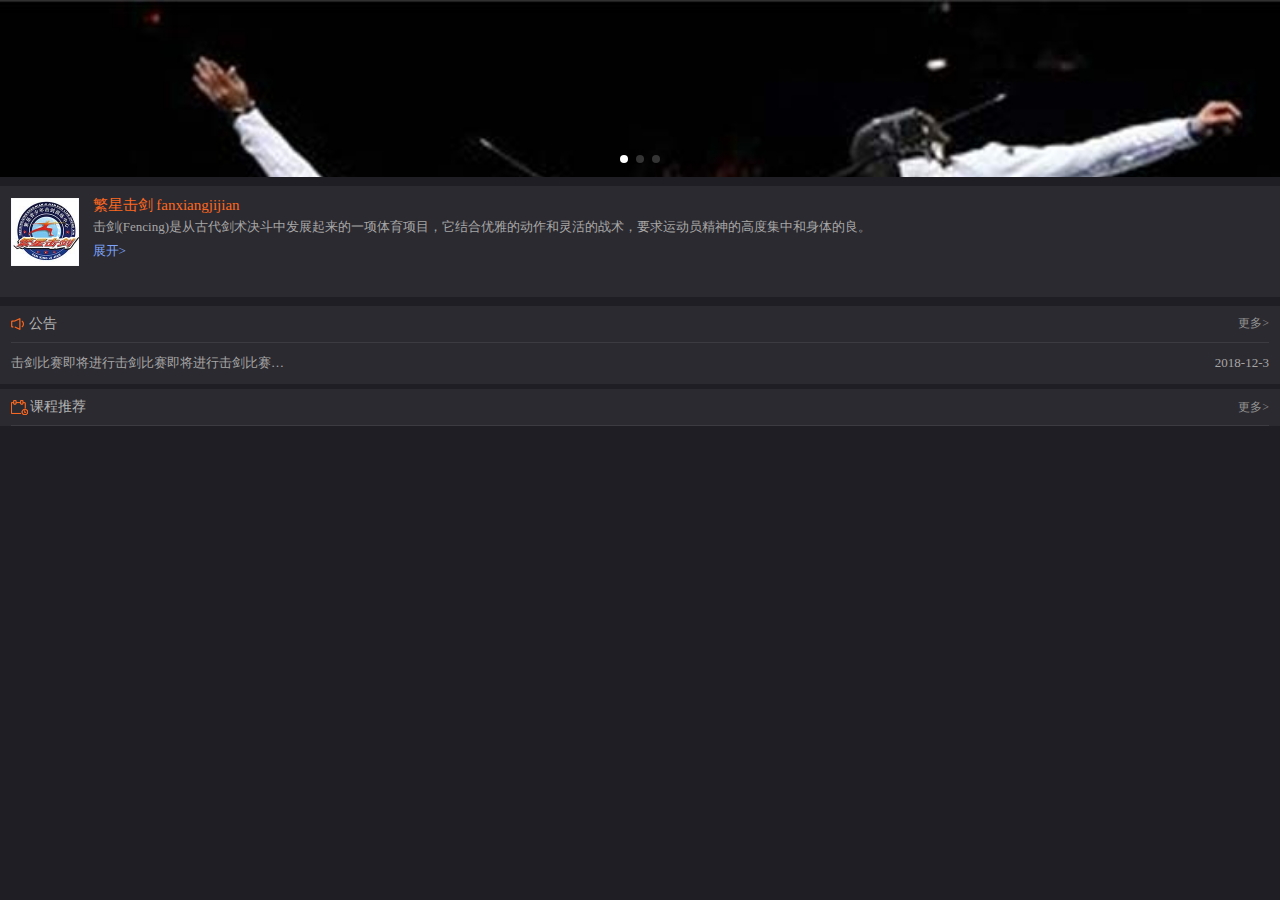
==== index.html @ f813ecb5 "html" ====
<!DOCTYPE html>
<html lang="en">

<head>
    <meta charset="UTF-8">
    <meta name="viewport" content="width=device-width, initial-scale=1.0">
    <meta http-equiv="X-UA-Compatible" content="ie=edge">
    <title>首页</title>
    <script>
        ; (function (win, lib) {
            window["version"] = 'v1.0.0';
            var doc = win.document;
            var docEl = doc.documentElement;
            var metaEl = doc.querySelector('meta[name="viewport"]');
            var flexibleEl = doc.querySelector('meta[name="flexible"]');
            var dpr = 0;
            var scale = 0;
            var tid;
            var flexible = lib.flexible || (lib.flexible = {});
            var isAndroid = win.navigator.appVersion.match(/android/gi);
            var isIPhone = win.navigator.appVersion.match(/iphone/gi);
            if (metaEl) {
                console.warn('将根据已有的meta标签来设置缩放比例');
                var match = metaEl.getAttribute('content').match(/initial\-scale=([\d\.]+)/);
                if (match) {
                    scale = parseFloat(match[1]);
                    dpr = parseInt(1 / scale);
                }
            } else if (flexibleEl) {
                var content = flexibleEl.getAttribute('content');
                if (content) {
                    var initialDpr = content.match(/initial\-dpr=([\d\.]+)/);
                    var maximumDpr = content.match(/maximum\-dpr=([\d\.]+)/);
                    if (initialDpr) {
                        dpr = parseFloat(initialDpr[1]);
                        scale = parseFloat((1 / dpr).toFixed(2));
                    }
                    if (maximumDpr) {
                        dpr = parseFloat(maximumDpr[1]);
                        scale = parseFloat((1 / dpr).toFixed(2));
                    }
                }
            }
            if (!dpr && !scale) {
                var devicePixelRatio = win.devicePixelRatio;
                if (isIPhone && !window.navigator.userAgent.match(/OS 9_3/)) {
                    // iOS下，对于2和3的屏，用2倍的方案，其余的用1倍方案
                    if (devicePixelRatio >= 3 && (!dpr || dpr >= 3)) {
                        dpr = 2;
                    } else if (devicePixelRatio >= 2 && (!dpr || dpr >= 2)) {
                        dpr = 2;
                    } else {
                        dpr = 1;
                    }
                } else {
                    // 其他设备下，仍旧使用1倍的方案
                    dpr = 1;
                }
                scale = 1 / dpr;
            }
            docEl.setAttribute('data-dpr', dpr);
            if (!metaEl) {
                metaEl = doc.createElement('meta');
                metaEl.setAttribute('name', 'viewport');
                metaEl.setAttribute('content', 'initial-scale=' + scale + ', maximum-scale=' + scale + ', minimum-scale=' + scale + ', user-scalable=no');
                if (docEl.firstElementChild) {
                    docEl.firstElementChild.appendChild(metaEl);
                } else {
                    var wrap = doc.createElement('div');
                    wrap.appendChild(metaEl);
                    doc.write(wrap.innerHTML);
                }
            }
            function refreshRem() {
                var width = docEl.getBoundingClientRect().width;
                if (width / dpr > 320) {
                    width = 320 * dpr;
                }
                var rem = 100 * width / 640;
                if (!width) {
                    //安卓一出来webview无宽度显示错误解决
                    rem = 50
                }
                if (isIPhone) {
                    window.baseFontSize_haina = rem
                } else {
                    window.baseFontSize_haina = rem * 2
                }

                docEl.style.fontSize = rem + 'px';
                flexible.rem = win.rem = rem;
            }
            win.addEventListener('resize', function () {
                clearTimeout(tid);
                tid = setTimeout(refreshRem, 300);
            }, false);
            win.addEventListener('pageshow', function (e) {
                if (e.persisted) {
                    clearTimeout(tid);
                    tid = setTimeout(refreshRem, 300);
                    if (isIPhone) {
                        window.location.reload()
                    }
                }
            }, false);
            if (doc.readyState === 'complete') {
                doc.body.style.fontSize = 12 * dpr + 'px';
            } else {
                doc.addEventListener('DOMContentLoaded', function (e) {
                    doc.body.style.fontSize = 12 * dpr + 'px';
                }, false);
            }
            refreshRem();
            flexible.dpr = win.dpr = dpr;
            flexible.refreshRem = refreshRem;
            flexible.rem2px = function (d) {
                var val = parseFloat(d) * this.rem;
                if (typeof d === 'string' && d.match(/rem$/)) {
                    val += 'px';
                }
                return val;
            }
            flexible.px2rem = function (d) {
                var val = parseFloat(d) / this.rem;
                if (typeof d === 'string' && d.match(/px$/)) {
                    val += 'rem';
                }
                return val;
            }
        })(window, window['lib'] || (window['lib'] = {}));
    </script>
    <script src="js/swiper.min.js"></script>
    <link rel="stylesheet" href="style/reset.css">
    <link rel="stylesheet" href="style/swiper.min.css">    
    <link rel="stylesheet" href="style/allStyle.css">
</head>
<body>
    <div class="main">
        <div class="swiper-container">
            <div class="swiper-wrapper">
                <div class="swiper-slide"><img src="images/banner01.jpg" alt=""></div>
                <div class="swiper-slide"><img src="images/banner01.jpg" alt=""></div>
                <div class="swiper-slide"><img src="images/banner01.jpg" alt=""></div>
            </div>      
            <div class="swiper-pagination"></div>
        </div>
        <script>        
            var mySwiper = new Swiper('.swiper-container', {             
                loop: true, 
                autoplay: true,    
                pagination: {
                    el: '.swiper-pagination',                   
                }           
            })        
        </script> 
        <!-- 介绍 --> 
        <div class="introduction">
            <div class="logo"><img src="images/logo.jpg" alt=""></div>
            <div class="intrText">
                <span class="intrText_title">繁星击剑 fanxiangjijian</span>
                <span class="intrText_con">击剑(Fencing)是从古代剑术决斗中发展起来的一项体育项目，它结合优雅的动作和灵活的战术，要求运动员精神的高度集中和身体的良。</span>
                <a href="#" class="slideUp">展开&gt;</a>
            </div>
        </div>
        <!-- 公告 -->
        <div class="notice">
            <div class="public_header"><span class="notice_tit"><em class="icon_notice"></em>公告</span><a href="#" class="notice_more">更多&gt;</a></div>
            <ul>
                <li class="notice_item"><a href="#">击剑比赛即将进行击剑比赛即将进行击剑比赛即将进行击剑比赛即将进行击剑比赛即将进行</a><span>2018-12-3</span></li>
            </ul>
        </div>
        <!-- 课程推荐 -->
        <div class='recommend'>
            <div class="public_header"><span class="notice_tit"><em class="icon_recommend"></em>课程推荐</span><a href="#" class="notice_more">更多&gt;</a></div>
            <div class="recommend_item">
                
            </div>
        </div>
    </div>
</body>

</html>
---- style/allStyle.css ----
body,html{
    background: #1f1e24
}
img{
    width: 100%;
    max-width: 100%; 
}
.swiper-container{
    height: 3.54rem;
}
.swiper-container img{
    width: 100%;
    max-width: 100%;
}
.swiper-pagination-bullet{
    background:rgba(255,255,255,50);
}
.swiper-pagination-bullet-active{
    background: #fff;
}


.introduction{
    width: 100%;
    height: 2.23rem;
    background:#2b2a30;
    margin: 0.17rem 0; 
    padding: 0.24rem 0.22rem 0.10rem 0.22rem; 
    display: flex;
    justify-content: start;
    align-items:top;
    box-sizing: border-box;
}
.introduction .logo{ 
    width: 1.36rem;
    height: 1.36rem;  
    flex-shrink: 0;  
    margin-right: 0.27rem;
}
.introduction .intrText .intrText_title{
    font-size: 0.30rem;
    color: #ff681f;
    display: block;
    margin-bottom: 0.12rem;
    line-height: 1;
}
.introduction .intrText .intrText_con{
    font-size: 0.26rem;
    color: #a7a6a6;
    display: block;
    line-height: 1.2;
    margin-bottom: 0.15rem;
}
.introduction .intrText .slideUp{
    font-size: 0.26rem;
    color: #7da4fa;
    display: block;
}

.public_header{
    height: 0.74rem;
    box-sizing: border-box;
    border-bottom:solid 1px #3c3b41;
    display: flex;
    justify-content: space-between;
    align-items:center;
}
.public_header .notice_tit{
    font-size: 0.28rem;
    color: #b3b3b3;
}
.public_header .notice_tit .icon_notice{
    width: 0.26rem;
    height: 0.24rem;
    background: url(../images/icon_notice.png) no-repeat center;
    background-size: cover;
    display: inline-block;
    vertical-align: middle;
    margin-right:0.1rem;
}
.public_header .notice_tit .icon_recommend{
    width: 0.33rem;
    height: 0.30rem;
    background: url(../images/icon_recommend.png) no-repeat center;
    background-size: cover;
    display: inline-block;
    vertical-align: middle;
    margin-right:0.05rem;
}
.public_header .notice_more{
    font-size:0.24rem;
    color:#939393;
}


.notice{
    background:#2b2a30;
    padding: 0 0.22rem;    
    margin-bottom: 0.10rem;
}
.notice .notice_item{
    height: 0.83rem;
    display: flex;
    justify-content: space-between;
    align-items:center;
}
.notice .notice_item a{
    white-space: nowrap;
    width: 5.50rem;
    overflow: hidden;
    text-overflow: ellipsis;
}
.notice .notice_item a,.notice .notice_item span{
    font-size: 0.26rem;
    color: #a7a6a6;
    display: block;
}

.recommend{
    background:#2b2a30;
    padding: 0 0.22rem;  
}
.recommend .recommend_item{
    width: 100%;
    background:#26242e;
    border-radius: 0.30rem;
    overflow: hidden;
}
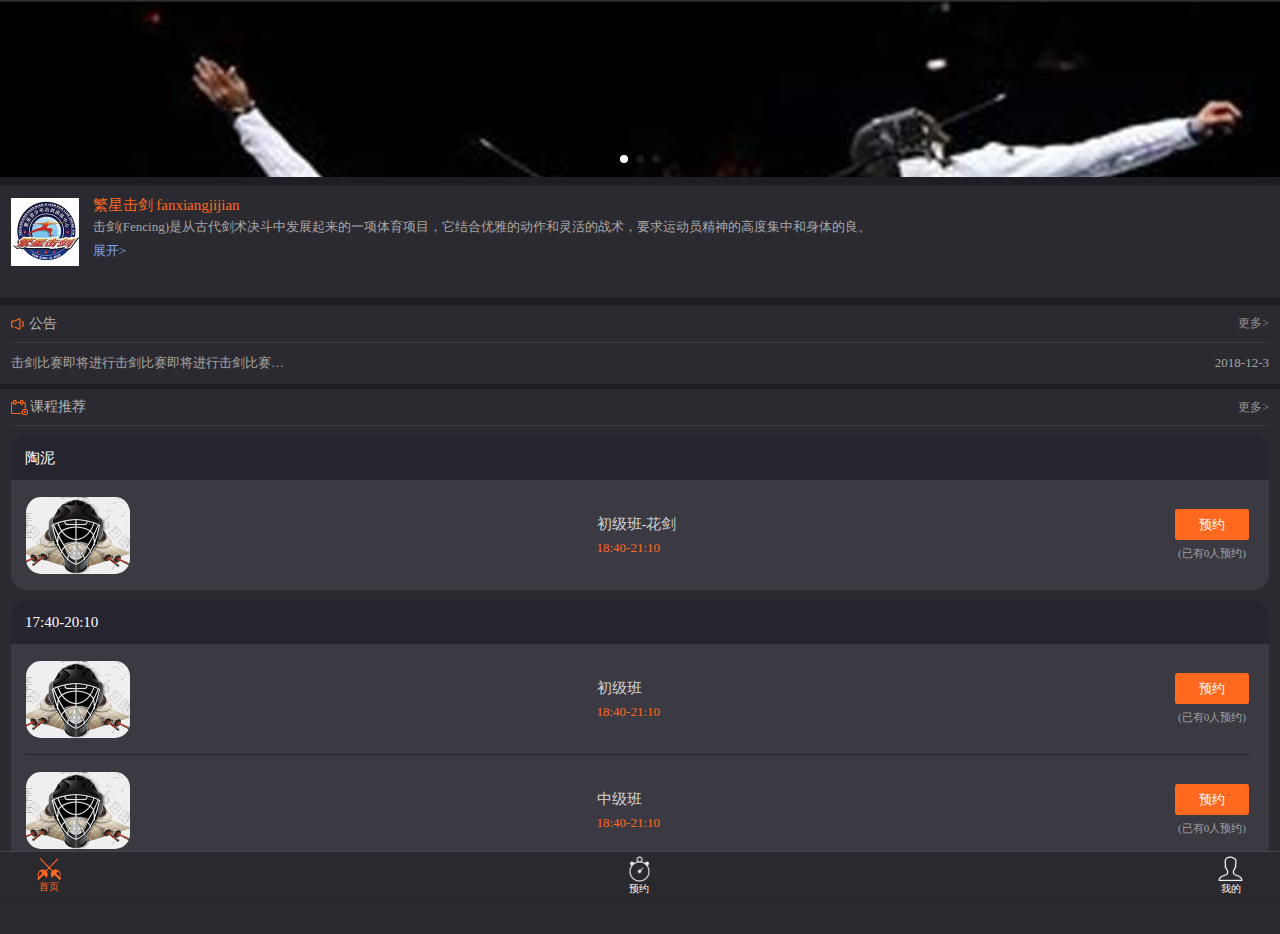
==== commit 38be6a66: "html4" ====
--- a/index.html
+++ b/index.html
@@ -3,7 +3,8 @@
 
 <head>
     <meta charset="UTF-8">
-    <meta name="viewport" content="width=device-width, initial-scale=1.0">
+    <meta name="format-detection" content="telephone=no">
+    <meta id="viewport" name="viewport" content="width=device-width,initial-scale=1.0,minimum-scale=1.0,maximum-scale=1.0">
     <meta http-equiv="X-UA-Compatible" content="ie=edge">
     <title>首页</title>
     <script>
@@ -173,10 +174,45 @@
         <div class='recommend'>
             <div class="public_header"><span class="notice_tit"><em class="icon_recommend"></em>课程推荐</span><a href="#" class="notice_more">更多&gt;</a></div>
             <div class="recommend_item">
-                
+                <span class="recomm_item_tit">陶泥</span>
+                <div class="recomm_item_wrap">
+                    <div class="recomm_item_name">
+                        <div class="recomm_item_img"><img src="images/recomm01.jpg" alt=""></div>
+                        <div class="recomm_item_time"><span>初级班-花剑</span><em>18:40-21:10</em></div>
+                        <div class="recomm_item_btn"><a href="#">预约</a><span>(已有0人预约)</span></div>
+                    </div>
+                </div>                
+            </div>
+            <div class="recommend_item">
+                <span class="recomm_item_tit">17:40-20:10</span>
+                <div class="recomm_item_wrap">
+                    <div class="recomm_item_name">
+                        <div class="recomm_item_img"><img src="images/recomm01.jpg" alt=""></div>
+                        <div class="recomm_item_time"><span>初级班</span><em>18:40-21:10</em></div>
+                        <div class="recomm_item_btn"><a href="#">预约</a><span>(已有0人预约)</span></div>
+                    </div>
+                    <div class="recomm_item_name">
+                        <div class="recomm_item_img"><img src="images/recomm01.jpg" alt=""></div>
+                        <div class="recomm_item_time"><span>中级班</span><em>18:40-21:10</em></div>
+                        <div class="recomm_item_btn"><a href="#">预约</a><span>(已有0人预约)</span></div>
+                    </div>
+                </div> 
+            </div>
+        </div>
+        <div class="footer">
+            <div class="home active">
+                <span class="icon_home"></span>
+                <em>首页</em>
+            </div>
+            <div class="subscribe">
+                <span class="icon_subscribe"></span>
+                <em>预约</em>
+            </div>
+            <div class="mine">
+                <span class="icon_mine"></span>
+                <em>我的</em>
             </div>
         </div>
     </div>
 </body>
-
 </html>--- a/style/allStyle.css
+++ b/style/allStyle.css
@@ -1,5 +1,11 @@
 body,html{
-    background: #1f1e24
+    background: #1f1e24;
+    font-family: PingFangSC-Regular;
+}
+body .layui-m-layer .layui-m-layer-msg{
+    background: #fff;
+    color: #646464;
+    font-size: 0.26rem;
 }
 img{
     width: 100%;
@@ -13,12 +19,15 @@
     max-width: 100%;
 }
 .swiper-pagination-bullet{
-    background:rgba(255,255,255,50);
+    background:rgba(255,255,255,0.5);
 }
 .swiper-pagination-bullet-active{
     background: #fff;
 }
-
+.main{
+    height: 100vh;
+    position: relative;
+}
 
 .introduction{
     width: 100%;
@@ -26,8 +35,8 @@
     background:#2b2a30;
     margin: 0.17rem 0; 
     padding: 0.24rem 0.22rem 0.10rem 0.22rem; 
-    display: flex;
-    justify-content: start;
+    display: flex;     display: -webkit-box;  display: -webkit-flex;
+    justify-content: start; -webkit-justify-content: start; -webkit-box-pack: justify;
     align-items:top;
     box-sizing: border-box;
 }
@@ -61,9 +70,9 @@
     height: 0.74rem;
     box-sizing: border-box;
     border-bottom:solid 1px #3c3b41;
-    display: flex;
-    justify-content: space-between;
-    align-items:center;
+    display: flex;     display: -webkit-box;  display: -webkit-flex;
+    justify-content: space-between; -webkit-justify-content: space-between;  -webkit-box-pack: justify;
+    align-items:center; -webkit-align-items:center;
 }
 .public_header .notice_tit{
     font-size: 0.28rem;
@@ -100,9 +109,9 @@
 }
 .notice .notice_item{
     height: 0.83rem;
-    display: flex;
-    justify-content: space-between;
-    align-items:center;
+    display: flex;     display: -webkit-box;  display: -webkit-flex;
+    justify-content: space-between; -webkit-justify-content: space-between;  -webkit-box-pack: justify;
+    align-items:center; -webkit-align-items:center;
 }
 .notice .notice_item a{
     white-space: nowrap;
@@ -118,11 +127,565 @@
 
 .recommend{
     background:#2b2a30;
-    padding: 0 0.22rem;  
+    padding: 0 0.22rem 1.38rem 0.22rem;  
 }
 .recommend .recommend_item{
     width: 100%;
     background:#26242e;
     border-radius: 0.30rem;
     overflow: hidden;
-}
+    margin-top:0.22rem;    
+}
+.recommend .recomm_item_tit{
+    display: block;
+    color: #fff;
+    font-size:0.3rem;
+    height: 0.86rem;
+    line-height: 0.86rem;
+    padding-left:0.28rem;
+}
+.recommend .recomm_item_wrap{
+    background:#3b3a43;
+    border-bottom-left-radius: 0.30rem;
+    border-bottom-right-radius: 0.30rem;
+    padding: 0 0.40rem 0 0.30rem;
+}
+.recommend .recomm_item_name{
+    height: 2.20rem;    
+    display: flex;     display: -webkit-box;  display: -webkit-flex;
+    justify-content: space-between; -webkit-justify-content: space-between;  -webkit-box-pack: justify;
+    align-items: center;
+    border-bottom:solid 1px #26242e;
+}
+.recommend .recomm_item_name:last-child,.holiday_time li:last-child,.mylesson .mylesson_now li:last-child{
+    border-bottom:none;
+}
+.recommend .recomm_item_name .recomm_item_img{
+    width: 2.08rem;
+    height: 1.54rem;
+    border-radius: 0.30rem;
+    overflow: hidden;
+}
+.recommend .recomm_item_name .recomm_item_time{
+    width: 2.80rem;
+    padding-left:0.28rem;
+    box-sizing: border-box;
+}
+.recommend .recomm_item_name .recomm_item_time span{
+   font-size: 0.30rem;
+   color: #d3d3d3;
+   font-family: 'Microsoft YaHei';
+   margin-bottom: 0.12rem;
+   display: block;
+}
+.recommend .recomm_item_name .recomm_item_time em{
+    font-size: 0.26rem;
+    color: #ff681f;
+    font-family: 'Microsoft YaHei';
+ }
+.recommend .recomm_item_name .recomm_item_btn{
+    width: 1.48rem;
+    text-align: center;
+}
+.recommend .recomm_item_name .recomm_item_btn a{
+    display: block;
+    width: 1.48rem;
+    height: 0.62rem;
+    background: #ff681f;
+    text-align: center;
+    line-height: 0.62rem;
+    color: #fff;
+    font-size: 0.26rem;
+    font-family: 'Microsoft YaHei';
+    border-radius: 0.05rem;
+    margin-bottom: 0.12rem;
+}
+.recommend .recomm_item_name .recomm_item_btn a.cancelMeet{
+    background: #868686;
+}
+.recommend .recomm_item_name .recomm_item_btn span{   
+    color: #a2a2a2;
+    font-size: 0.22rem;
+    font-family: 'Microsoft YaHei';
+    white-space: nowrap;
+}
+
+.footer{
+    height: 0.98rem;
+    border-top:solid 1px #434249;  
+    background: #2a292e;  
+    padding: 0 0.74rem;
+    display: flex;     display: -webkit-box;  display: -webkit-flex;
+    justify-content: space-between; -webkit-justify-content: space-between;  -webkit-box-pack: justify;
+    align-items: center;
+    font-size: 0.20rem;
+    font-family: 'Microsoft YaHei';
+    color: #fff;
+    position: fixed;
+    width: 100%;
+    bottom: 0;
+    left: 0;
+    box-sizing: border-box;
+}
+.footer > div > em{
+    display: block;
+    text-align: center;
+}
+.footer .icon_home{
+    display: block;
+    width: 0.47rem;
+    height: 0.43rem;
+    background: url(../images/icon_home.png) no-repeat center;
+    background-size: cover; 
+    margin-bottom: 0.02rem;
+    margin: 0 auto;
+}
+.footer .icon_subscribe{
+    display: block;
+    width: 0.47rem;
+    height: 0.53rem;
+    background: url(../images/icon_subscribe.png) no-repeat center;
+    background-size: cover; 
+    margin: 0 auto;
+}
+.footer .icon_mine{
+    display: block;
+    width: 0.50rem;
+    height: 0.53rem;
+    background: url(../images/icon_mine.png) no-repeat center;
+    background-size: cover; 
+    margin: 0 auto;
+}
+.footer .active{
+    color: #ff681f;
+}
+.footer .active .icon_home{
+    background: url(../images/icon_home_active.png) no-repeat center;
+    background-size: cover; 
+}
+.footer .active .icon_subscribe{
+    background: url(../images/icon_subscribe_active.png) no-repeat center;
+    background-size: cover; 
+}
+.footer .active .icon_mine{
+    background: url(../images/icon_mine_active.png) no-repeat center;
+    background-size: cover; 
+}
+
+.cardList{
+    padding-top: 0.34rem;
+}
+.cardItem{
+    padding:0.52rem 0 0.48rem 0;
+    background:#2b2a30;
+}
+.cardItem2{
+    padding:0.23rem 0;
+    background:#2b2a30;
+    margin-bottom: 0.12rem;
+}
+.cardStyle{
+    width: 7.09rem;
+    height: 2.36rem;
+    padding-top: 0.47rem;
+    padding-left:0.33rem;
+    box-sizing: border-box;
+    margin: 0 auto 0.16rem auto; 
+    font-family: 'Microsoft YaHei';   
+    color:#fff;   
+    text-shadow: 0.03rem 0.03rem 0.03rem  rgba(158,113,66,0.75);
+}
+.cardStyle .cardName{
+    font-size: 0.48rem;
+    margin-bottom:0.08rem;
+    display: block;
+}
+.cardStyle .cardNumber{
+    font-size: 0.32rem;
+    margin-bottom:0.08rem;
+    display: block;
+}
+.cardStyle .cardTime{
+    font-size: 0.22rem;
+}
+
+.cardYear{
+    background: url(../images/card_year.png) no-repeat center;
+    background-size:cover;
+}
+.cardOneTOne{
+    background: url(../images/card_cardOneTOne.png) no-repeat center;
+    background-size:cover;
+}
+.cardIntensify{
+    background: url(../images/card_intensify.png) no-repeat center;
+    background-size:cover;    
+}
+.cardTimes{
+    background: url(../images/card_times.png) no-repeat center;
+    background-size:cover; 
+}
+.cardPersonaltrainer{
+    background: url(../images/card_personaltrainer.png) no-repeat center;
+    background-size:cover;
+}
+
+.mine_Message{
+    padding:0.60rem 0 0.55rem 0;
+    text-align: center;
+    font-family: 'Microsoft YaHei';  
+}
+.mine_Message .mine_face{
+    width: 2.22rem;
+    height: 2.22rem;
+    box-sizing: border-box;
+    border-radius: 50%;
+    overflow: hidden;
+    border: solid 0.10rem rgba(255,255,255,0.15);
+    margin: 0 auto;
+}
+.mine_Message .mine_nickName{
+    font-size: 0.26rem;
+    color: #fff;
+    text-align: center;
+    display: inline-block;
+    padding: 0.15rem 0 0.32rem 0;
+    position: relative;
+}
+.mine_Message .mine_nickName .icon_chu{
+    width: 0.44rem;
+    height: 0.37rem;
+    background: url(../images/icon_chu.png) no-repeat center;
+    background-size:cover;
+    display: block;
+    position: absolute;
+    right: -0.50rem;
+    top: 0.15rem;
+}
+.mine_Message .mine_nickName .icon_zhong{
+    width: 0.44rem;
+    height: 0.37rem;
+    background: url(../images/icon_zhong.png) no-repeat center;
+    background-size:cover;
+    display: block;
+    position: absolute;
+    right: -0.50rem;
+    top: 0.15rem;
+}
+.mine_Message .mine_nickName .icon_gao{
+    width: 0.44rem;
+    height: 0.37rem;
+    background: url(../images/icon_gao.png) no-repeat center;
+    background-size:cover;
+    display: block;
+    position: absolute;
+    right: -0.50rem;
+    top: 0.15rem;
+}
+.mine_Message .mine_signIn{
+    display: block;
+    width: 2.45rem;
+    height: 0.67rem;
+    text-align: center;
+    line-height: 0.67rem;
+    color: #fff;
+    font-size: 0.26rem;
+    background: #ff681f;
+    border-radius: 0.30rem;
+    margin: 0 auto;
+}
+.mineList_item{
+    margin: 0 0.22rem 2.50rem 0.22rem;
+    background:#3b3a43;
+    border-radius: 0.20rem;
+    padding:0 0.15rem;
+}
+.mineList_item li{
+    height: 0.88rem;
+    border-bottom:solid 1px #000000;
+    padding:0 0.18rem 0 0.32rem;
+    font-size: 0.26rem;
+    color: #fff;
+    font-family: 'Microsoft YaHei';
+    display: flex;     display: -webkit-box;  display: -webkit-flex;
+    justify-content: space-between; -webkit-justify-content: space-between;  -webkit-box-pack: justify;
+    align-items: center;
+}
+.mineList_item li:last-child{
+    border-bottom:none;
+}
+.mineList_item li .icon_{
+    width: 0.38rem;
+    height: 0.42rem;
+    display: inline-block;
+    vertical-align: middle;
+    margin-right: 0.30rem;
+}
+.mineList_item li .item_name_r{
+    font-size: 0.26rem;
+    color:#a6a6a6;
+    font-family: PingFangSC-Regular;
+}
+.mineList_item li .item_name_r .icon_arrow,.holiday_time li .icon_arrow{
+    width: 0.09rem;
+    height: 0.17rem;
+    background: url(../images/arrow.png) no-repeat center;
+    background-size: cover;
+    display: inline-block;
+    vertical-align: middle;
+    margin-left: 0.15rem;
+}
+.mineList_item li > em{
+    display: block;
+    width: 0.09rem;
+    height: 0.17rem;
+    background: url(../images/arrow.png) no-repeat center;
+    background-size: cover;
+}
+.mineList_item li .icon_askLeave{
+    background: url(../images/icon_askLeave.png) no-repeat center;
+    background-size: cover;
+}
+.mineList_item li .icon_record{
+    background: url(../images/icon_record.png) no-repeat center;
+    background-size: cover;
+}
+.mineList_item li .icon_lesson{
+    background: url(../images/icon_lesson.png) no-repeat center;
+    background-size: cover;
+}
+.mineList_item li .icon_mineCard{
+    background: url(../images/icon_mineCard.png) no-repeat center;
+    background-size: cover;
+}
+.mineList_item li .icon_man{
+    background: url(../images/icon_man.png) no-repeat center;
+    background-size: cover;
+}
+.holiday{
+    font-family: 'Microsoft YaHei';
+}
+.holiday .holiday_times{
+    color: #787878;
+    font-size:0.22rem;
+    padding:0 0.24rem;
+    height: 0.86rem;
+    line-height: 0.86rem;
+    display: block;
+}
+.holiday .holiday_time li{
+    background: #2b2a30;
+    height: 0.87rem;
+    border-bottom:solid 1px #000;
+    box-sizing: border-box;
+    padding:0 0.25rem 0 0.38rem;
+    display: flex;     display: -webkit-box;  display: -webkit-flex;
+    justify-content: space-between; -webkit-justify-content: space-between;  -webkit-box-pack: justify;
+    align-items: center;
+}
+.holiday_time li .item_name_tit,.holiday_reason .item_name_tit{
+    font-size: 0.26rem;
+    color: #fff;
+    display: block;
+}
+.holiday_time li .icon_orange,.holiday_reason .icon_orange{
+    color: #ff7253;
+    margin-right: 0.1rem;
+}
+.holiday_time .datetime{
+    background: transparent;
+    border: none;
+    outline: none;
+    text-align: right;
+    font-size: 0.26rem;
+    color: #fff;
+}
+.holiday_reason{
+    background: #2b2a30;
+    padding: 0.30rem 0.38rem;
+    margin: 0.18rem 0 1.13rem 0;
+}
+.holiday .holiday_reason .item_name_textarea{
+    background: transparent;
+    border: none;
+    outline: none;
+    height: 1.35rem;
+    width: 100%;
+    margin-top: 0.22rem;
+    color: #fff;
+    font-size: 0.26rem;
+}
+.holiday .submitBtn{
+    width: 7.02rem;
+    height:0.62rem;
+    line-height: 0.62rem;
+    text-align: center;
+    font-size: 0.26rem;
+    color: #fff;
+    font-family: 'Microsoft YaHei';
+    background:#ff681f;
+    display: block;
+    margin: 0 auto;
+    border-radius: 0.05rem;
+}
+.myCard .myCard_invoice{
+    display: block;
+    padding:0.42rem 0.22rem 0.26rem 0.22rem;
+    font-size: 0.26rem;
+    color: #767676;    
+}
+.myCard .myCard_supportLesson{
+    height: 1.24rem;
+    background: #2b2a30;
+    font-size: 0.26rem;
+    display: flex;     display: -webkit-box;  display: -webkit-flex;
+    justify-content: space-between; -webkit-justify-content: space-between;  -webkit-box-pack: justify;
+    align-items: center;
+    padding:0 0.22rem;
+}
+.myCard .myCard_item_left{
+    color: #a7a6a6;
+}
+.myCard .myCard_item_right{
+    color: #767676;
+}
+.myCard .icon_bigArrow{
+    width: 0.18rem;
+    height: 0.31rem;
+    background: url(../images/bigArrow.png) no-repeat center;
+    background-size:cover;
+    display: inline-block;
+    vertical-align: middle;
+    margin-left: 0.15rem;
+}
+.myCard .myCard_rule{
+    padding:0.28rem 0.22rem;
+    color: #616161;
+    font-size:0.26rem;
+    font-family: 'Microsoft YaHei';
+    line-height: 1.3;
+}
+.myCard .myCard_rule .myCard_rule_tit{
+    display: block;
+    margin-bottom:0.15rem;
+}
+
+.mylesson_head{
+    font-family: 'Microsoft YaHei';
+    height: 0.91rem;
+    background: #2b2a30;
+    display: flex;     display: -webkit-box;  display: -webkit-flex;
+    justify-content: space-around;
+    align-items: center;
+    font-size: 0.26rem;
+    color:#bab7c9;
+}
+.mylesson_head_make{
+    height: 0.93rem;
+    background: #3b3a43;
+}
+.mylesson_head > span{
+    border-right:solid 1px #000;
+    flex: 1;
+    text-align: center;
+    position: relative;
+}
+.mylesson_head > span.active{
+    color: #ff681f;    
+}
+.mylesson_head > span.active:after{
+    position: absolute;
+    width: 100%;
+    content: '';
+    border-top:solid 1px #ff681f;
+    left: 0;
+    bottom:-0.3rem;
+}
+.mylesson_head > span:last-child{
+    border-right:none;
+}
+.mylesson .mylesson_now{
+   margin-top: 0.24rem;
+   margin-bottom:2rem;
+   background:#2b2a30; 
+   font-family: 'Microsoft YaHei';
+}
+.mylesson .mylesson_now li{
+    height: 1.20rem;
+    padding:0 0.22rem;
+    border-bottom:solid 1px #000;
+    box-sizing: border-box;
+    display: flex;     display: -webkit-box;  display: -webkit-flex;
+    justify-content: space-between; -webkit-justify-content: space-between;  -webkit-box-pack: justify;
+    align-items: center;
+}
+.mylesson .mylesson_now li .mylesson_now_name{
+    font-size: 0.30rem;
+    color:#fff;
+}
+.mylesson .mylesson_now li .mylesson_data{
+    font-size: 0.28rem;
+    color:#ff681f;
+    margin-bottom:0.02rem; 
+    display: block;
+}
+.mylesson .mylesson_now li .mylesson_time{
+    font-size: 0.26rem;
+    color:#969696;
+}
+.mylesson .mylesson_number{
+    display: block;
+    height: 0.83rem;
+    padding:0.38rem 0.22rem 0 0.22rem;
+    box-sizing: border-box;
+    font-size:0.26rem;
+    color: #696969;
+}
+
+.appointmentTime{
+    width: 100%;
+    height: 1.14rem;
+    display: flex;     display: -webkit-box;  display: -webkit-flex;
+    justify-content: space-around;
+    align-items: center;
+    font-size: 0.26rem;
+    color: #bab7c9;
+    font-family: 'Microsoft YaHei';
+}
+.appointmentTime .today{
+    display: block;
+    width: 0.90rem;
+    height: 0.64rem;
+    box-sizing: border-box;
+    border: solid 1px #ff681f;
+    text-align: center;
+    background:#32303a;
+    position: relative; 
+    line-height: 1;
+    padding-top: 0.04rem;
+    box-sizing: border-box;
+}
+.appointmentTime .today > em{
+    display: block;
+    font-size: 0.22rem;
+    color: #797979;
+    position: relative;
+    z-index: 1000;
+    line-height: 1;
+}
+.appointmentTime .today:after{
+    content: '';
+    display: block;
+    position: absolute;
+    width: 0.12rem;
+    height: 0.12rem;
+    border-left: solid 1px #ff681f;
+    border-top: solid 1px #ff681f;
+    transform: rotate(225deg);
+    -webkit-transform: rotate(225deg);
+    left: 50%;
+    bottom: -0.08rem;
+    background: #32303a;
+    margin-left: -0.05rem;  
+    z-index: 100;
+}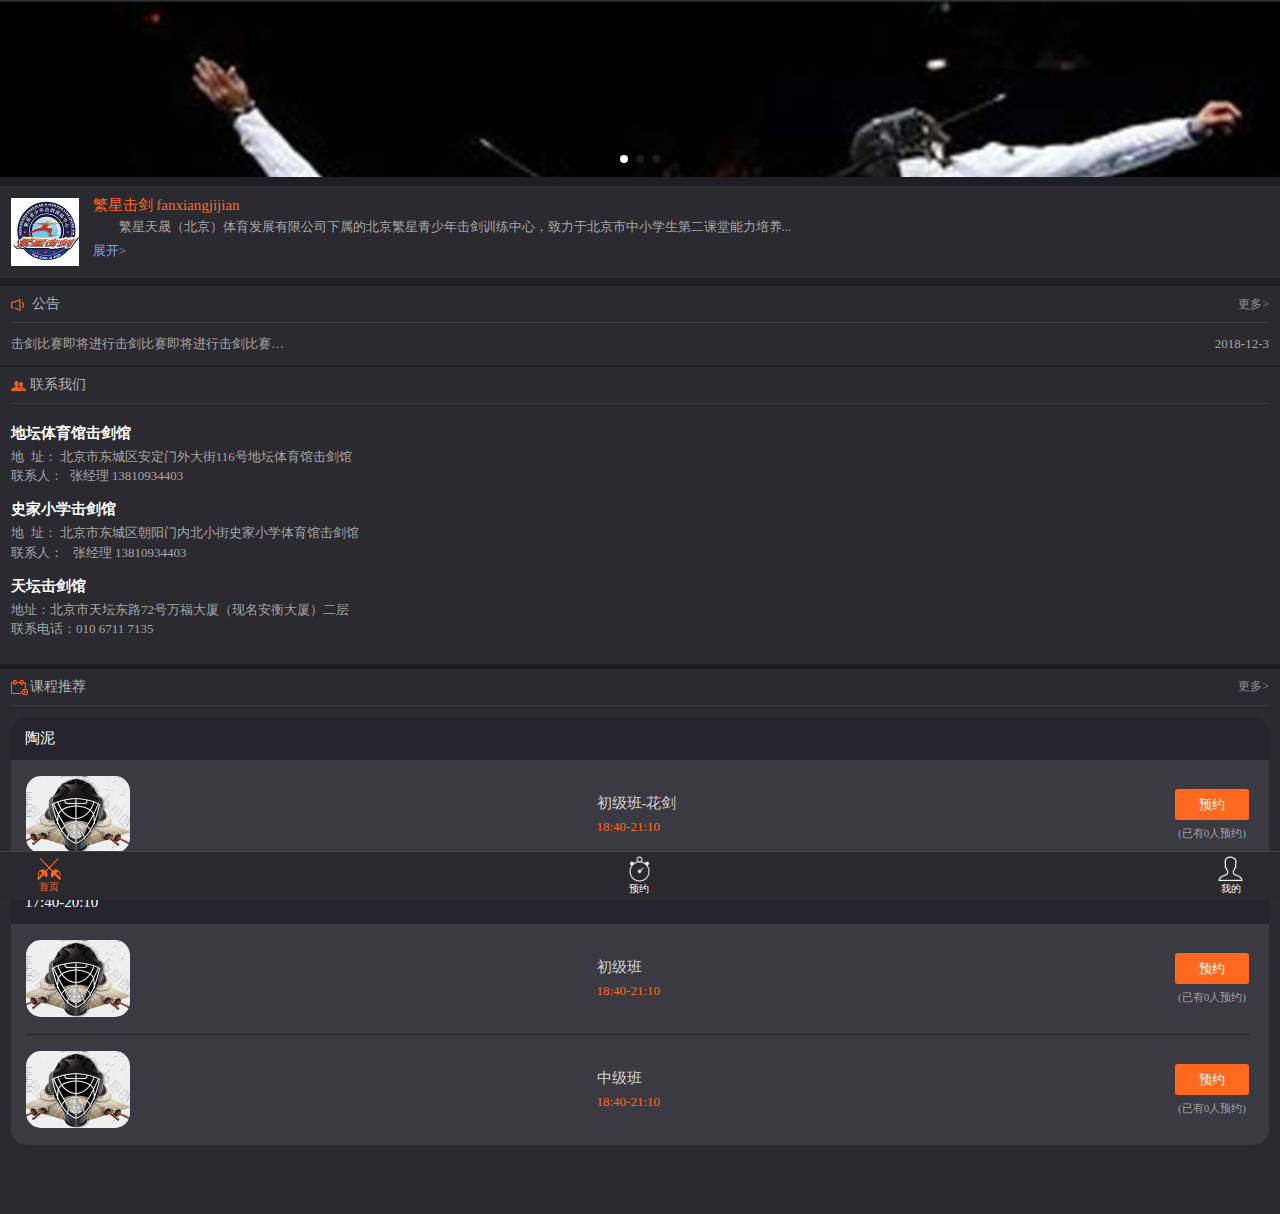
==== commit 7ad18b00: "添加联系我们" ====
--- a/index.html
+++ b/index.html
@@ -130,73 +130,153 @@
             }
         })(window, window['lib'] || (window['lib'] = {}));
     </script>
+    <script src="js/jquery-1.7.2.min.js"></script>
     <script src="js/swiper.min.js"></script>
     <link rel="stylesheet" href="style/reset.css">
-    <link rel="stylesheet" href="style/swiper.min.css">    
+    <link rel="stylesheet" href="style/swiper.min.css">
     <link rel="stylesheet" href="style/allStyle.css">
 </head>
+
 <body>
     <div class="main">
         <div class="swiper-container">
             <div class="swiper-wrapper">
-                <div class="swiper-slide"><img src="images/banner01.jpg" alt=""></div>
-                <div class="swiper-slide"><img src="images/banner01.jpg" alt=""></div>
-                <div class="swiper-slide"><img src="images/banner01.jpg" alt=""></div>
-            </div>      
+                <div class="swiper-slide">
+                    <img src="images/banner01.jpg" alt="">
+                </div>
+                <div class="swiper-slide">
+                    <img src="images/banner01.jpg" alt="">
+                </div>
+                <div class="swiper-slide">
+                    <img src="images/banner01.jpg" alt="">
+                </div>
+            </div>
             <div class="swiper-pagination"></div>
         </div>
         <script>        
-            var mySwiper = new Swiper('.swiper-container', {             
-                loop: true, 
-                autoplay: true,    
+            var mySwiper = new Swiper('.swiper-container', {
+                loop: true,
+                autoplay: true,
                 pagination: {
-                    el: '.swiper-pagination',                   
-                }           
+                    el: '.swiper-pagination',
+                }
             })        
-        </script> 
-        <!-- 介绍 --> 
+        </script>
+        <!-- 介绍 -->
         <div class="introduction">
-            <div class="logo"><img src="images/logo.jpg" alt=""></div>
+            <div class="logo">
+                <img src="images/logo.jpg" alt="">
+            </div>
             <div class="intrText">
                 <span class="intrText_title">繁星击剑 fanxiangjijian</span>
-                <span class="intrText_con">击剑(Fencing)是从古代剑术决斗中发展起来的一项体育项目，它结合优雅的动作和灵活的战术，要求运动员精神的高度集中和身体的良。</span>
-                <a href="#" class="slideUp">展开&gt;</a>
+                <span class="intrText_con">繁星天晟（北京）体育发展有限公司下属的北京繁星青少年击剑训练中心，致力于北京市中小学生第二课堂能力培养，旨在储备击剑人才，促进击剑运动的发展和击剑文化的传播。我们具有雄厚的师资、一流的设施、专业的击剑训练体系和训练环境。通过对学员体魄的锻炼、品格塑造、潜能挖掘来提升其综合素质与能力。
+                    <br>
+                    <br>&nbsp;&nbsp;&nbsp;&nbsp; 自2008年成立之初至今，我们的教练队伍经验丰富，水平一流，队伍不断壮大。在教练严格带领、精心培养下，我们的击剑精英屡次在北京市青少年锦标赛、北京市运动会以及中国击剑俱乐部联赛、全国击剑锦标赛中夺冠。繁星闪烁，实至名归，荣誉奖项纷至沓来，我们的努力得到了北京市东城区教育委员会和北京市东城区体育局的认可，2011年12月东城区体育局正式授牌，我们成为北京市东城区第一体育运动学校击剑培训基地。
+                </span>
+                <a href="javascript:void(0)" class="slideUp">展开&gt;</a>
+                <script>
+                    $(function () {
+                        var text = $('.intrText_con').html(), subText = text.substr(0, 51) + "...", flag = false;
+                        $('.intrText_con').html(subText);
+                        $('.slideUp').click(function () {
+                            if (!flag) {
+                                flag = true; $('.intrText_con').html(text); $(this).html('收起&gt');
+                            } else {
+                                flag = false; $('.intrText_con').html(subText); $(this).html('展开&gt;');
+                            }
+                        })
+                    })    
+                </script>
             </div>
         </div>
         <!-- 公告 -->
         <div class="notice">
-            <div class="public_header"><span class="notice_tit"><em class="icon_notice"></em>公告</span><a href="#" class="notice_more">更多&gt;</a></div>
+            <div class="public_header">
+                <span class="notice_tit">
+                    <em class="icon_notice"></em>公告</span>
+                <a href="#" class="notice_more">更多&gt;</a>
+            </div>
             <ul>
-                <li class="notice_item"><a href="#">击剑比赛即将进行击剑比赛即将进行击剑比赛即将进行击剑比赛即将进行击剑比赛即将进行</a><span>2018-12-3</span></li>
+                <li class="notice_item">
+                    <a href="#">击剑比赛即将进行击剑比赛即将进行击剑比赛即将进行击剑比赛即将进行击剑比赛即将进行</a>
+                    <span>2018-12-3</span>
+                </li>
             </ul>
+        </div>
+        <!-- 联系我们 -->
+        <div class="contactUs">
+            <div class="public_header">
+                <span class="notice_tit">
+                    <em class="icon_contactUs"></em>联系我们</span>
+            </div>
+            <div class="contactUs_text">
+                <p>
+                    <strong>地坛体育馆击剑馆</strong>
+                    地  址： 北京市东城区安定门外大街116号地坛体育馆击剑馆<br>
+                    联系人：  张经理 13810934403<br>
+                    <strong>史家小学击剑馆</strong>
+                    地  址： 北京市东城区朝阳门内北小街史家小学体育馆击剑馆<br>
+                    联系人：   张经理 13810934403<br>
+                    <strong>天坛击剑馆</strong>
+                    地址：北京市天坛东路72号万福大厦（现名安衡大厦）二层<br>联系电话：010 6711 7135
+                </p>
+            </div>
         </div>
         <!-- 课程推荐 -->
         <div class='recommend'>
-            <div class="public_header"><span class="notice_tit"><em class="icon_recommend"></em>课程推荐</span><a href="#" class="notice_more">更多&gt;</a></div>
+            <div class="public_header">
+                <span class="notice_tit">
+                    <em class="icon_recommend"></em>课程推荐</span>
+                <a href="#" class="notice_more">更多&gt;</a>
+            </div>
             <div class="recommend_item">
                 <span class="recomm_item_tit">陶泥</span>
                 <div class="recomm_item_wrap">
                     <div class="recomm_item_name">
-                        <div class="recomm_item_img"><img src="images/recomm01.jpg" alt=""></div>
-                        <div class="recomm_item_time"><span>初级班-花剑</span><em>18:40-21:10</em></div>
-                        <div class="recomm_item_btn"><a href="#">预约</a><span>(已有0人预约)</span></div>
+                        <div class="recomm_item_img">
+                            <img src="images/recomm01.jpg" alt="">
+                        </div>
+                        <div class="recomm_item_time">
+                            <span>初级班-花剑</span>
+                            <em>18:40-21:10</em>
+                        </div>
+                        <div class="recomm_item_btn">
+                            <a href="#">预约</a>
+                            <span>(已有0人预约)</span>
+                        </div>
                     </div>
-                </div>                
+                </div>
             </div>
             <div class="recommend_item">
                 <span class="recomm_item_tit">17:40-20:10</span>
                 <div class="recomm_item_wrap">
                     <div class="recomm_item_name">
-                        <div class="recomm_item_img"><img src="images/recomm01.jpg" alt=""></div>
-                        <div class="recomm_item_time"><span>初级班</span><em>18:40-21:10</em></div>
-                        <div class="recomm_item_btn"><a href="#">预约</a><span>(已有0人预约)</span></div>
+                        <div class="recomm_item_img">
+                            <img src="images/recomm01.jpg" alt="">
+                        </div>
+                        <div class="recomm_item_time">
+                            <span>初级班</span>
+                            <em>18:40-21:10</em>
+                        </div>
+                        <div class="recomm_item_btn">
+                            <a href="#">预约</a>
+                            <span>(已有0人预约)</span>
+                        </div>
                     </div>
                     <div class="recomm_item_name">
-                        <div class="recomm_item_img"><img src="images/recomm01.jpg" alt=""></div>
-                        <div class="recomm_item_time"><span>中级班</span><em>18:40-21:10</em></div>
-                        <div class="recomm_item_btn"><a href="#">预约</a><span>(已有0人预约)</span></div>
+                        <div class="recomm_item_img">
+                            <img src="images/recomm01.jpg" alt="">
+                        </div>
+                        <div class="recomm_item_time">
+                            <span>中级班</span>
+                            <em>18:40-21:10</em>
+                        </div>
+                        <div class="recomm_item_btn">
+                            <a href="#">预约</a>
+                            <span>(已有0人预约)</span>
+                        </div>
                     </div>
-                </div> 
+                </div>
             </div>
         </div>
         <div class="footer">
@@ -215,4 +295,5 @@
         </div>
     </div>
 </body>
+
 </html>--- a/style/allStyle.css
+++ b/style/allStyle.css
@@ -28,13 +28,112 @@
     height: 100vh;
     position: relative;
 }
-
+.login{
+    height: 100vh;
+    background: url(../images/l_02.jpg) no-repeat;
+    background-size: cover;
+}
+.login .loginWrap{
+    width: 5.92rem;
+    padding-top: 3.30rem;
+    margin: 0 auto;
+}
+.login .loginWrap .inpBox{
+    width: 5.90rem;
+    height: 1.10rem;
+    background:url(../images/border-image.png) no-repeat;
+    background-size: cover;
+    box-sizing: border-box;   
+    position: relative; 
+}
+.login .loginWrap .inpBox .icon_l{
+    position: absolute;
+    left: 0.40rem;
+    top: 50%;
+    width: 0.45rem;
+    height: 0.45rem;
+    margin-top: -0.225rem;
+}
+.login .loginWrap .inpBox .icon_name{
+    background:url(../images/icon_name.png) no-repeat;
+    background-size: cover;
+}
+.login .loginWrap .inpBox .icon_pwd{
+    background:url(../images/icon_pwd.png) no-repeat;
+    background-size: cover;
+}
+.login .loginWrap .inpBox .icon_code{
+    background:url(../images/icon_code.png) no-repeat;
+    background-size: cover;
+}
+.login .loginWrap .inpBox .inputB{
+    position: relative;
+    width: 100%;
+    height: 0.45rem;
+    padding-left:1.15rem;
+    padding-right: 1.30rem;
+    box-sizing: border-box;
+    top: 0.30rem;
+    color: #fff;
+    font-size: 0.30rem;
+    border:none;
+    outline: none;
+    background:transparent;
+}
+.login .codeBox{
+    width: 1.84rem;
+    height: 0.80rem;
+    display: block;
+    position: absolute;
+    right: 0.18rem;
+    top: 50%;
+    margin-top:-0.40rem;
+    color: #fff;
+    font-size:0.30rem;
+    text-align: center;
+    line-height: 0.80rem;
+    background-image: linear-gradient(45deg, #d9281f 0%, #fe844e 100%);
+    background-image: -webkit-linear-gradient(45deg, #d9281f 0%, #fe844e 100%);
+    border-radius: 0.50rem;
+}
+.login .loginWrap .inpBox .inputB::-webkit-input-placeholder{
+    color: #4a494f;
+}
+
+.login .loginWrap .inp_a{
+    margin-bottom: 0.38rem;
+}
+.login .loginWrap .inp_b{
+    margin-bottom: 0.28rem;
+}
+.login .otherLoginType{
+    font-size: 0.26rem;
+    padding: 0 .40rem;
+    height: 0.46rem;
+    color: #e95134;
+    display: flex;     display: -webkit-box;  display: -webkit-flex;
+    justify-content: space-between; -webkit-justify-content: space-between; -webkit-box-pack: justify;
+    align-items:center;
+    margin-bottom: 0.60rem;
+}
+.login .loginBtn{
+    display: block;
+    width: 100%;
+    height: 1.06rem;
+    background-image: linear-gradient(45deg, #d9281f 0%, #fe844e 100%);
+    background-image: -webkit-linear-gradient(45deg, #d9281f 0%, #fe844e 100%);
+    border-radius: 0.50rem;
+    color: #fff;
+    text-align: center;
+    line-height: 1.06rem;
+    font-size:0.42rem;
+    font-family: 'Microsoft YaHei';
+}
 .introduction{
-    width: 100%;
-    height: 2.23rem;
+    width: 100%;    
     background:#2b2a30;
     margin: 0.17rem 0; 
-    padding: 0.24rem 0.22rem 0.10rem 0.22rem; 
+    padding: 0.24rem 0.22rem 0.24rem 0.22rem; 
     display: flex;     display: -webkit-box;  display: -webkit-flex;
     justify-content: start; -webkit-justify-content: start; -webkit-box-pack: justify;
     align-items:top;
@@ -57,8 +156,11 @@
     font-size: 0.26rem;
     color: #a7a6a6;
     display: block;
-    line-height: 1.2;
+    line-height: 1.25;
     margin-bottom: 0.15rem;
+    text-indent: 0.52rem;
+    transition: all 1s linear;
+    -webkit-transition: all 1s linear;
 }
 .introduction .intrText .slideUp{
     font-size: 0.26rem;
@@ -85,7 +187,7 @@
     background-size: cover;
     display: inline-block;
     vertical-align: middle;
-    margin-right:0.1rem;
+    margin-right:0.15rem;
 }
 .public_header .notice_tit .icon_recommend{
     width: 0.33rem;
@@ -96,16 +198,46 @@
     vertical-align: middle;
     margin-right:0.05rem;
 }
+.public_header .notice_tit .icon_contactUs{
+    width: 0.30rem;
+    height: 0.21rem;
+    background: url(../images/icon_contactUs.png) no-repeat center;
+    background-size: cover;
+    display: inline-block;
+    vertical-align: middle;
+    margin-right:0.08rem;
+}
+
 .public_header .notice_more{
     font-size:0.24rem;
     color:#939393;
 }
 
-
+.contactUs{
+    background:#2b2a30;
+    padding: 0 0.22rem;    
+    margin-bottom: 0.10rem;
+}
+
+.contactUs .contactUs_text{
+    padding: 0.1rem 0 0.5rem 0;
+}
+.contactUs .contactUs_text p{
+    font-size: 0.26rem;
+    color: #a7a6a6;
+    line-height: 1.5;
+}
+.contactUs .contactUs_text p strong{
+    display: block;
+    color: #fff;
+    font-size: 0.30rem;
+    margin-top: 0.25rem;
+    margin-bottom: 0.05rem;
+}
 .notice{
     background:#2b2a30;
     padding: 0 0.22rem;    
-    margin-bottom: 0.10rem;
+    margin-bottom: 0.05rem;
 }
 .notice .notice_item{
     height: 0.83rem;
@@ -123,6 +255,7 @@
     font-size: 0.26rem;
     color: #a7a6a6;
     display: block;
+    white-space: nowrap;
 }
 
 .recommend{
@@ -651,6 +784,9 @@
     font-size: 0.26rem;
     color: #bab7c9;
     font-family: 'Microsoft YaHei';
+    text-align: center;
+    padding: 0 0.15rem;
+    box-sizing: border-box;
 }
 .appointmentTime .today{
     display: block;
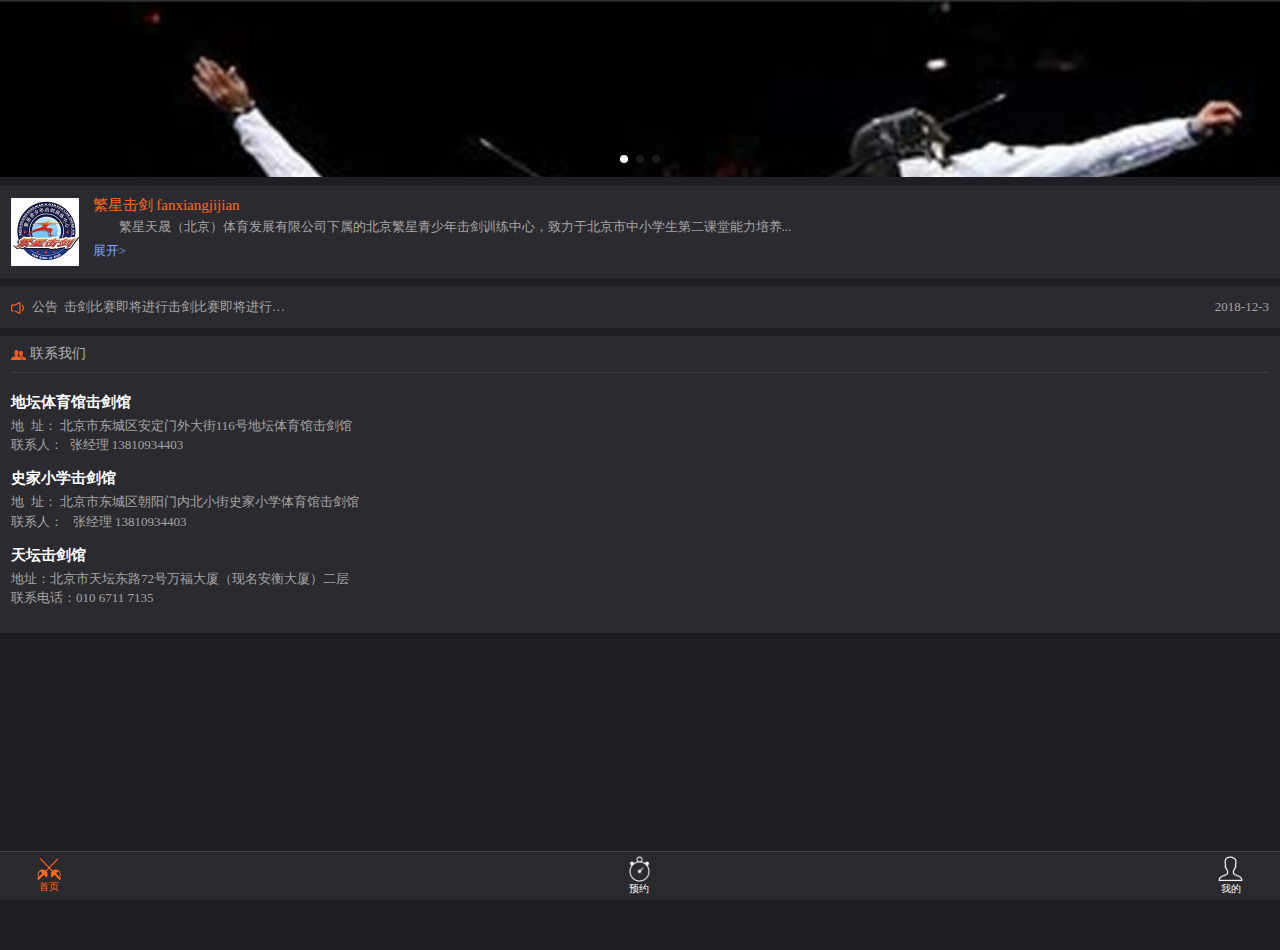
==== commit 7b52f31e: "修改首页公告" ====
--- a/index.html
+++ b/index.html
@@ -191,14 +191,14 @@
         </div>
         <!-- 公告 -->
         <div class="notice">
-            <div class="public_header">
+            <!-- <div class="public_header">
                 <span class="notice_tit">
                     <em class="icon_notice"></em>公告</span>
                 <a href="#" class="notice_more">更多&gt;</a>
-            </div>
+            </div> -->
             <ul>
                 <li class="notice_item">
-                    <a href="#">击剑比赛即将进行击剑比赛即将进行击剑比赛即将进行击剑比赛即将进行击剑比赛即将进行</a>
+                    <a href="#"><em class="icon_notice"></em>公告&nbsp;&nbsp;击剑比赛即将进行击剑比赛即将进行击剑比赛即将进行击剑比赛即将进行击剑比赛即将进行</a>
                     <span>2018-12-3</span>
                 </li>
             </ul>
@@ -223,7 +223,7 @@
             </div>
         </div>
         <!-- 课程推荐 -->
-        <div class='recommend'>
+        <!-- <div class='recommend'>
             <div class="public_header">
                 <span class="notice_tit">
                     <em class="icon_recommend"></em>课程推荐</span>
@@ -278,7 +278,7 @@
                     </div>
                 </div>
             </div>
-        </div>
+        </div> -->
         <div class="footer">
             <div class="home active">
                 <span class="icon_home"></span>
--- a/style/allStyle.css
+++ b/style/allStyle.css
@@ -27,6 +27,7 @@
 .main{
     height: 100vh;
     position: relative;
+    padding-bottom: 1rem;
 }
 .login{
     height: 100vh;
@@ -237,7 +238,7 @@
 .notice{
     background:#2b2a30;
     padding: 0 0.22rem;    
-    margin-bottom: 0.05rem;
+    margin-bottom: 0.17rem;
 }
 .notice .notice_item{
     height: 0.83rem;
@@ -250,6 +251,15 @@
     width: 5.50rem;
     overflow: hidden;
     text-overflow: ellipsis;
+}
+.notice .notice_item .icon_notice{
+    width: 0.26rem;
+    height: 0.24rem;
+    background: url(../images/icon_notice.png) no-repeat center;
+    background-size: cover;
+    display: inline-block;
+    vertical-align: middle;
+    margin-right:0.15rem;
 }
 .notice .notice_item a,.notice .notice_item span{
     font-size: 0.26rem;
